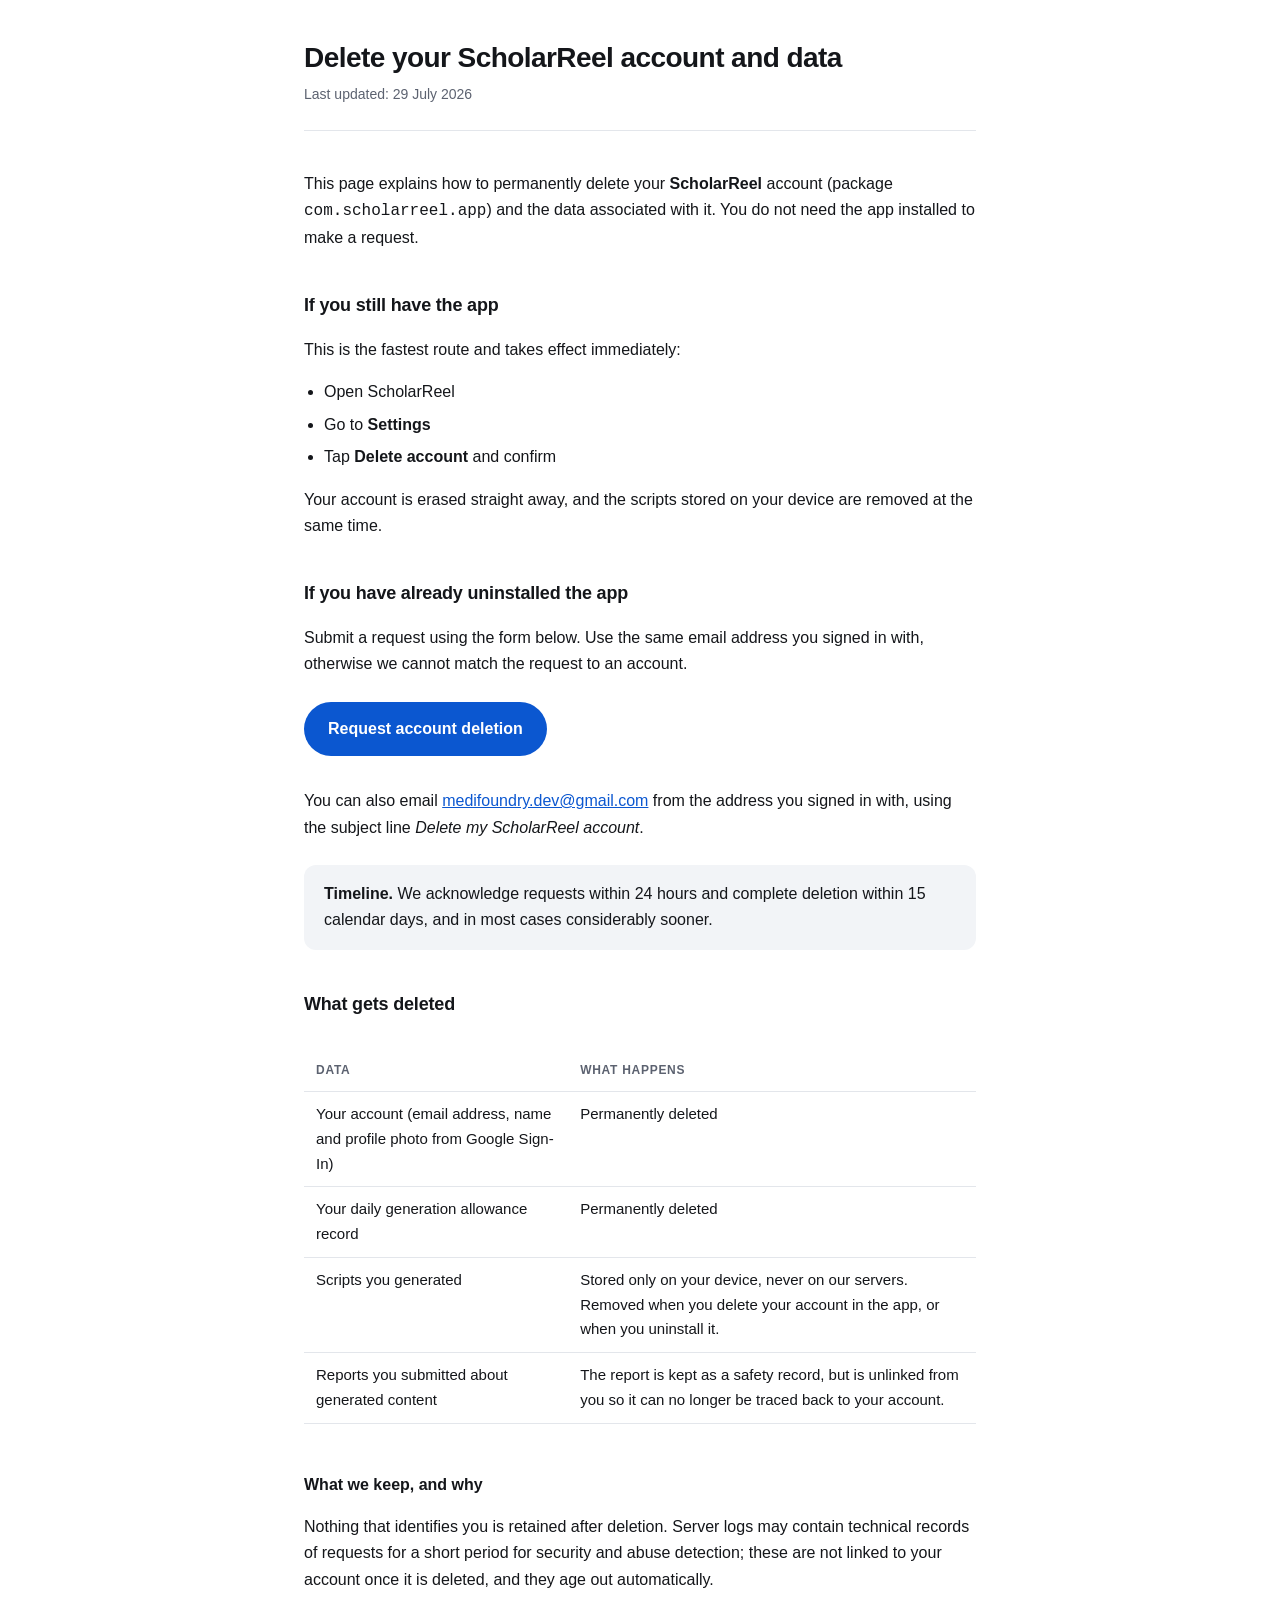
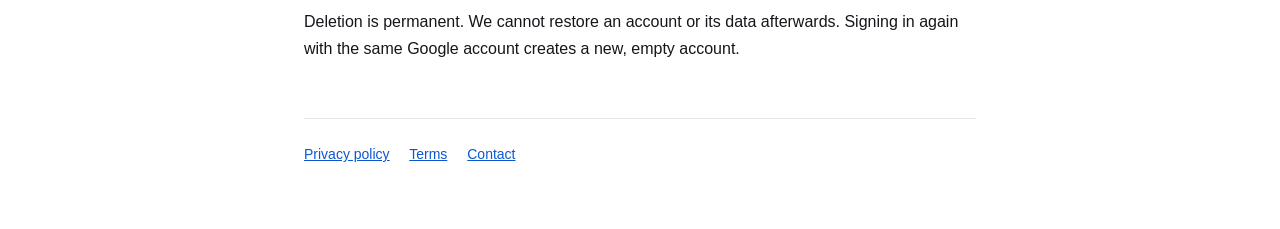
==== delete.html @ 4120ee5f "ScholarReel public pages" ====
<!doctype html>
<html lang="en">
<head>
<meta charset="utf-8">
<meta name="viewport" content="width=device-width, initial-scale=1">
<title>Delete your ScholarReel account and data</title>
<link rel="stylesheet" href="style.css">
</head>
<body>
<main>

<header>
  <h1>Delete your ScholarReel account and data</h1>
  <p class="updated">Last updated: 29 July 2026</p>
</header>

<p>
  This page explains how to permanently delete your <strong>ScholarReel</strong>
  account (package <code>com.scholarreel.app</code>) and the data associated with it.
  You do not need the app installed to make a request.
</p>

<h2>If you still have the app</h2>
<p>This is the fastest route and takes effect immediately:</p>
<ul>
  <li>Open ScholarReel</li>
  <li>Go to <strong>Settings</strong></li>
  <li>Tap <strong>Delete account</strong> and confirm</li>
</ul>
<p>
  Your account is erased straight away, and the scripts stored on your device are
  removed at the same time.
</p>

<h2>If you have already uninstalled the app</h2>
<p>
  Submit a request using the form below. Use the same email address you signed in
  with, otherwise we cannot match the request to an account.
</p>

<!--
  TODO (Nishant): create a Google Form with two fields — account email, and an
  "I understand this is permanent" checkbox — then paste its share link here,
  replacing the href below. The rest of the page needs no changes.
-->
<a class="cta" href="REPLACE_WITH_GOOGLE_FORM_URL">Request account deletion</a>

<p>
  You can also email <a href="mailto:medifoundry.dev@gmail.com">medifoundry.dev@gmail.com</a>
  from the address you signed in with, using the subject line
  <em>Delete my ScholarReel account</em>.
</p>

<div class="note">
  <strong>Timeline.</strong> We acknowledge requests within 24 hours and complete
  deletion within 15 calendar days, and in most cases considerably sooner.
</div>

<h2>What gets deleted</h2>

<div class="scroll">
<table>
  <thead>
    <tr><th>Data</th><th>What happens</th></tr>
  </thead>
  <tbody>
    <tr>
      <td>Your account (email address, name and profile photo from Google Sign-In)</td>
      <td>Permanently deleted</td>
    </tr>
    <tr>
      <td>Your daily generation allowance record</td>
      <td>Permanently deleted</td>
    </tr>
    <tr>
      <td>Scripts you generated</td>
      <td>
        Stored only on your device, never on our servers. Removed when you delete
        your account in the app, or when you uninstall it.
      </td>
    </tr>
    <tr>
      <td>Reports you submitted about generated content</td>
      <td>
        The report is kept as a safety record, but is unlinked from you so it can
        no longer be traced back to your account.
      </td>
    </tr>
  </tbody>
</table>
</div>

<h3>What we keep, and why</h3>
<p>
  Nothing that identifies you is retained after deletion. Server logs may contain
  technical records of requests for a short period for security and abuse
  detection; these are not linked to your account once it is deleted, and they
  age out automatically.
</p>
<p>
  Deletion is permanent. We cannot restore an account or its data afterwards.
  Signing in again with the same Google account creates a new, empty account.
</p>

<footer>
  <a href="privacy.html">Privacy policy</a>
  <a href="terms.html">Terms</a>
  <a href="mailto:medifoundry.dev@gmail.com">Contact</a>
</footer>

</main>
</body>
</html>
---- style.css ----
/* Shared styling for the ScholarReel public pages.
   Deliberately one small stylesheet with no external fonts or CDNs — these
   pages must load for a Play reviewer on any connection. */

:root {
  --ink: #14161a;
  --muted: #5c6270;
  --accent: #0b57d0;
  --hairline: #e3e6eb;
  --canvas: #f2f4f7;
}

* { box-sizing: border-box; }

body {
  margin: 0;
  padding: 0 1.25rem 4rem;
  background: #fff;
  color: var(--ink);
  font: 16px/1.65 -apple-system, BlinkMacSystemFont, "Segoe UI", Roboto, Helvetica, Arial, sans-serif;
}

main { max-width: 42rem; margin: 0 auto; }

header {
  border-bottom: 1px solid var(--hairline);
  margin-bottom: 2.5rem;
  padding: 2.5rem 0 1.5rem;
}

h1 { font-size: 1.75rem; line-height: 1.25; margin: 0 0 .5rem; letter-spacing: -.02em; }
h2 { font-size: 1.125rem; margin: 2.5rem 0 .75rem; letter-spacing: -.01em; }
h3 { font-size: 1rem; margin: 1.75rem 0 .5rem; }

.updated { color: var(--muted); font-size: .875rem; margin: 0; }

a { color: var(--accent); }

.note {
  background: var(--canvas);
  border-radius: .75rem;
  padding: 1rem 1.25rem;
  margin: 1.5rem 0;
}

.cta {
  display: inline-block;
  background: var(--accent);
  color: #fff;
  text-decoration: none;
  font-weight: 600;
  padding: .875rem 1.5rem;
  border-radius: 999px;
  margin: .5rem 0 1rem;
}

table { border-collapse: collapse; width: 100%; margin: 1.25rem 0; font-size: .9375rem; }
th, td { text-align: left; padding: .625rem .75rem; border-bottom: 1px solid var(--hairline); vertical-align: top; }
th { font-size: .75rem; letter-spacing: .06em; text-transform: uppercase; color: var(--muted); }

ul { padding-left: 1.25rem; }
li { margin-bottom: .375rem; }

footer {
  border-top: 1px solid var(--hairline);
  margin-top: 3.5rem;
  padding-top: 1.5rem;
  color: var(--muted);
  font-size: .875rem;
}
footer a { margin-right: 1rem; }

/* Wide tables shouldn't force the page to scroll sideways on a phone. */
.scroll { overflow-x: auto; }

@media (prefers-color-scheme: dark) {
  :root { --ink: #e8eaed; --muted: #9aa0ac; --hairline: #2b2f36; --canvas: #1a1d22; --accent: #8ab4f8; }
  body { background: #101317; }
  .cta { color: #101317; }
}
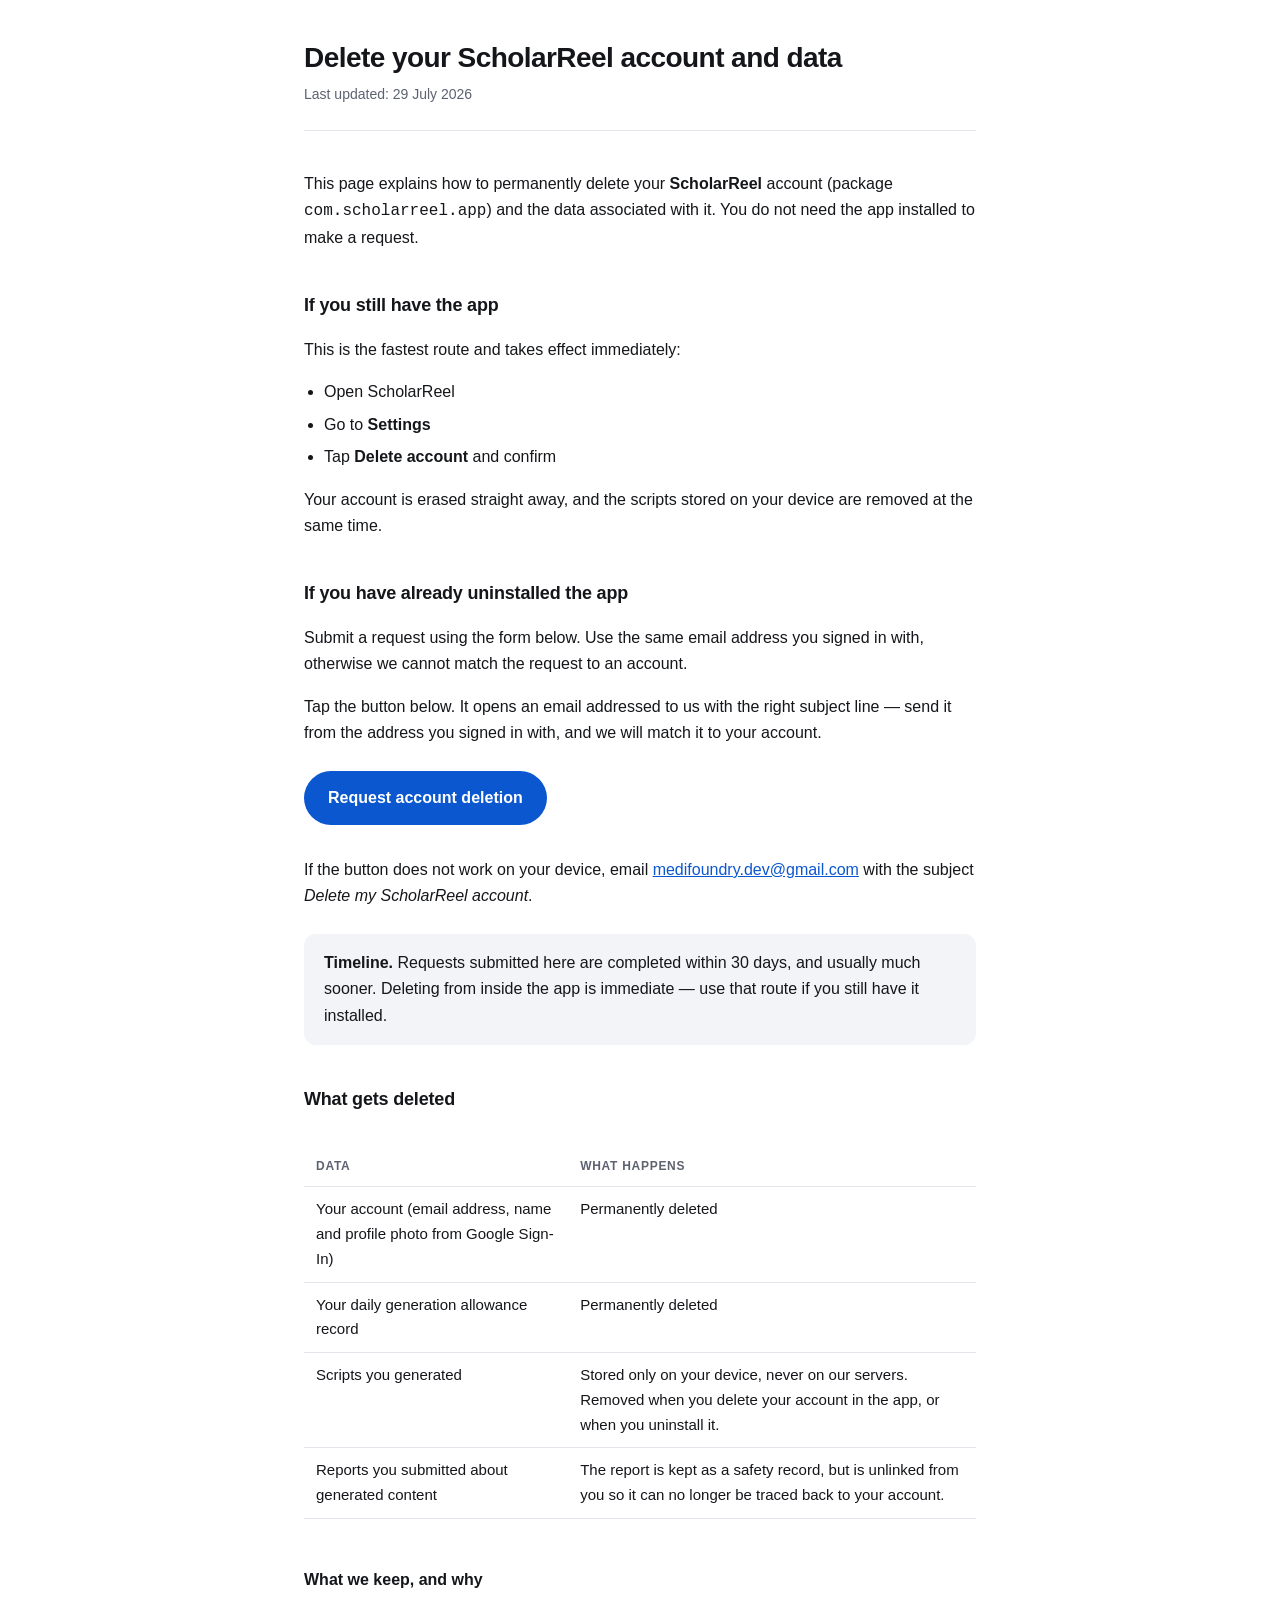
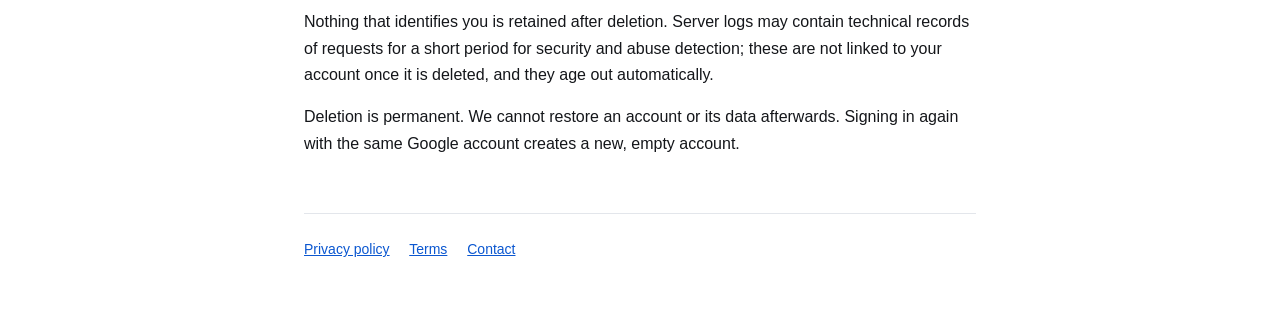
==== commit 495e5681: "Update policy pages: 30-day deletion timeline, email deletion request - Deletion requests now comple" ====
--- a/delete.html
+++ b/delete.html
@@ -38,22 +38,27 @@
   with, otherwise we cannot match the request to an account.
 </p>
 
-<!--
-  TODO (Nishant): create a Google Form with two fields — account email, and an
-  "I understand this is permanent" checkbox — then paste its share link here,
-  replacing the href below. The rest of the page needs no changes.
--->
-<a class="cta" href="REPLACE_WITH_GOOGLE_FORM_URL">Request account deletion</a>
+<p>
+  Tap the button below. It opens an email addressed to us with the right
+  subject line — send it from the address you signed in with, and we will match
+  it to your account.
+</p>
+
+<a class="cta"
+   href="mailto:medifoundry.dev@gmail.com?subject=Delete%20my%20ScholarReel%20account&amp;body=Please%20permanently%20delete%20my%20ScholarReel%20account%20and%20all%20associated%20data.%0A%0AI%20understand%20this%20cannot%20be%20undone.%0A%0A(Send%20this%20from%20the%20email%20address%20you%20signed%20in%20with.)">
+  Request account deletion
+</a>
 
 <p>
-  You can also email <a href="mailto:medifoundry.dev@gmail.com">medifoundry.dev@gmail.com</a>
-  from the address you signed in with, using the subject line
-  <em>Delete my ScholarReel account</em>.
+  If the button does not work on your device, email
+  <a href="mailto:medifoundry.dev@gmail.com">medifoundry.dev@gmail.com</a>
+  with the subject <em>Delete my ScholarReel account</em>.
 </p>
 
 <div class="note">
-  <strong>Timeline.</strong> We acknowledge requests within 24 hours and complete
-  deletion within 15 calendar days, and in most cases considerably sooner.
+  <strong>Timeline.</strong> Requests submitted here are completed within 30 days,
+  and usually much sooner. Deleting from inside the app is immediate — use that
+  route if you still have it installed.
 </div>
 
 <h2>What gets deleted</h2>
